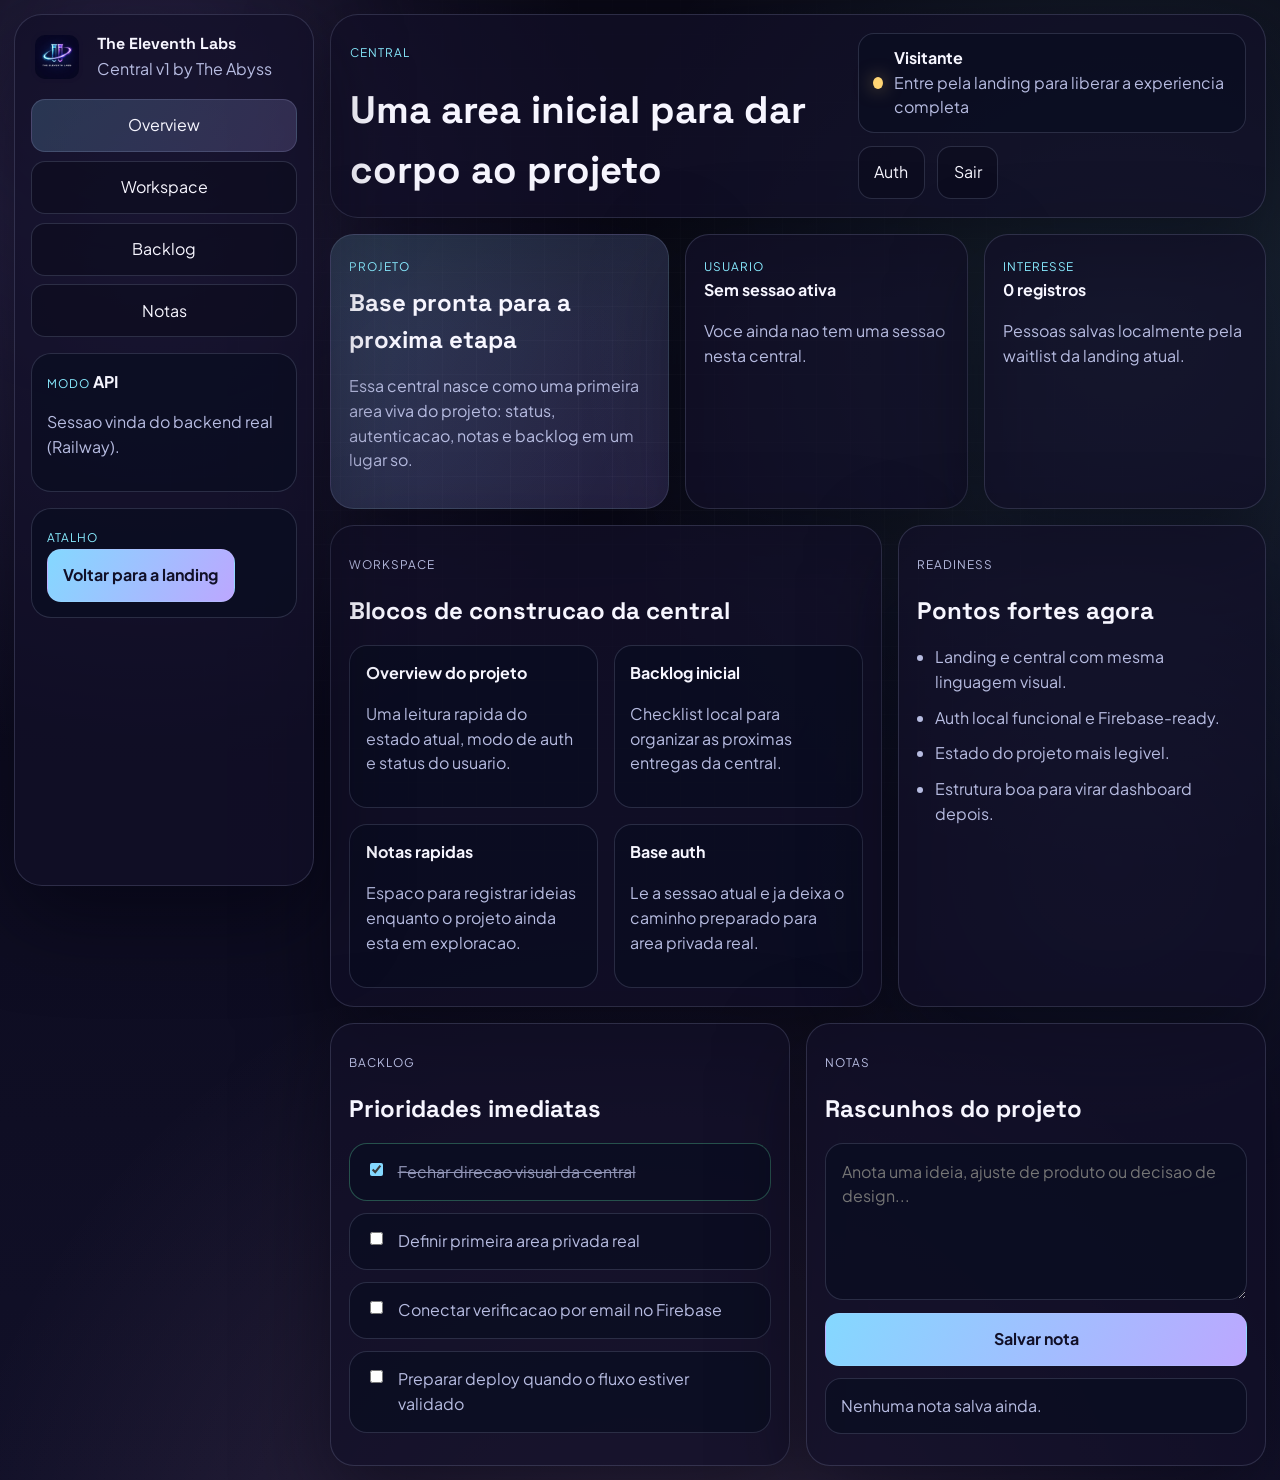
==== central.html @ c77f8ba8 "feat: initial The Eleventh Labs site with auth integration" ====
<!doctype html>
<html lang="pt-BR">
<head>
  <meta charset="utf-8" />
  <meta name="viewport" content="width=device-width, initial-scale=1" />
  <title>The Eleventh Labs Central | v1</title>
  <meta name="description" content="Central inicial da The Eleventh Labs com overview do projeto, auth, backlog e notas locais." />
  <link rel="preconnect" href="https://fonts.googleapis.com" />
  <link rel="preconnect" href="https://fonts.gstatic.com" crossorigin />
  <link href="https://fonts.googleapis.com/css2?family=Plus+Jakarta+Sans:wght@400;500;600;700;800&family=Space+Grotesk:wght@500;700&display=swap" rel="stylesheet" />
  <link rel="stylesheet" href="central.css" />
</head>
<body>
  <div class="bg-grid"></div>
  <div class="gradient-orb one"></div>
  <div class="gradient-orb two"></div>

  <div class="dashboard-shell">
    <aside class="sidebar">
      <div class="sidebar-brand">
        <img src="logo.png" alt="The Eleventh Labs logo" class="sidebar-logo" />
        <div>
          <strong>The Eleventh Labs</strong>
          <span>Central v1 by The Abyss</span>
        </div>
      </div>

      <nav class="sidebar-nav">
        <a class="sidebar-link active" href="#overview">Overview</a>
        <a class="sidebar-link" href="#workspace">Workspace</a>
        <a class="sidebar-link" href="#backlog">Backlog</a>
        <a class="sidebar-link" href="#notes">Notas</a>
      </nav>

      <div class="sidebar-panel">
        <span class="sidebar-label">Modo</span>
        <strong id="centralAuthMode">Local</strong>
        <p id="centralAuthHint">Usando sessao local para teste.</p>
      </div>

      <div class="sidebar-panel">
        <span class="sidebar-label">Atalho</span>
        <a class="sidebar-cta" href="index.html">Voltar para a landing</a>
      </div>
    </aside>

    <main class="dashboard-main">
      <header class="topbar">
        <div>
          <p class="eyebrow">Central</p>
          <h1>Uma area inicial para dar corpo ao projeto</h1>
        </div>
        <div class="topbar-actions">
          <div class="user-badge">
            <span id="userStatusDot" class="status-dot"></span>
            <div>
              <strong id="centralUserLabel">Visitante</strong>
              <span id="centralUserSub">Entre para desbloquear o fluxo completo</span>
            </div>
          </div>
          <a class="ghost-btn" href="index.html#auth">Auth</a>
          <button id="centralLogoutBtn" class="ghost-btn" type="button" disabled>Sair</button>
        </div>
      </header>

      <section class="overview-grid" id="overview">
        <article class="overview-card accent">
          <span class="card-kicker">Projeto</span>
          <h2>Base pronta para a proxima etapa</h2>
          <p>Essa central nasce como uma primeira area viva do projeto: status, autenticacao, notas e backlog em um lugar so.</p>
        </article>
        <article class="overview-card">
          <span class="card-kicker">Usuario</span>
          <strong id="centralUserEmail">Sem sessao ativa</strong>
          <p id="centralVerificationText">Entre na landing para autenticar ou continue testando no modo local.</p>
        </article>
        <article class="overview-card">
          <span class="card-kicker">Interesse</span>
          <strong id="centralWaitlistCount">0 registros</strong>
          <p>Pessoas salvas localmente pela waitlist da landing atual.</p>
        </article>
      </section>

      <section class="workspace-grid" id="workspace">
        <article class="panel panel-large">
          <div class="panel-header">
            <div>
              <p class="eyebrow">Workspace</p>
              <h2>Blocos de construcao da central</h2>
            </div>
          </div>
          <div class="module-grid">
            <article class="module-card">
              <strong>Overview do projeto</strong>
              <p>Uma leitura rapida do estado atual, modo de auth e status do usuario.</p>
            </article>
            <article class="module-card">
              <strong>Backlog inicial</strong>
              <p>Checklist local para organizar as proximas entregas da central.</p>
            </article>
            <article class="module-card">
              <strong>Notas rapidas</strong>
              <p>Espaco para registrar ideias enquanto o projeto ainda esta em exploracao.</p>
            </article>
            <article class="module-card">
              <strong>Base auth</strong>
              <p>Le a sessao atual e ja deixa o caminho preparado para area privada real.</p>
            </article>
          </div>
        </article>

        <article class="panel">
          <div class="panel-header">
            <div>
              <p class="eyebrow">Readiness</p>
              <h2>Pontos fortes agora</h2>
            </div>
          </div>
          <ul class="bullet-list">
            <li>Landing e central com mesma linguagem visual.</li>
            <li>Auth local funcional e Firebase-ready.</li>
            <li>Estado do projeto mais legivel.</li>
            <li>Estrutura boa para virar dashboard depois.</li>
          </ul>
        </article>
      </section>

      <section class="content-grid">
        <article class="panel" id="backlog">
          <div class="panel-header">
            <div>
              <p class="eyebrow">Backlog</p>
              <h2>Prioridades imediatas</h2>
            </div>
          </div>
          <div id="backlogList" class="checklist"></div>
        </article>

        <article class="panel" id="notes">
          <div class="panel-header">
            <div>
              <p class="eyebrow">Notas</p>
              <h2>Rascunhos do projeto</h2>
            </div>
          </div>
          <form id="notesForm" class="notes-form">
            <textarea id="notesInput" rows="5" placeholder="Anota uma ideia, ajuste de produto ou decisao de design..."></textarea>
            <button class="primary-btn" type="submit">Salvar nota</button>
          </form>
          <div id="notesFeedback" class="feedback-box">Nenhuma nota salva ainda.</div>
          <ul id="notesList" class="notes-list"></ul>
        </article>
      </section>
    </main>
  </div>

  <script type="module" src="central.js"></script>
</body>
</html>
---- central.css ----
:root {
  --bg-main: #090815;
  --bg-deep: #111028;
  --accent-hot: #88ebff;
  --accent-soft: #83b9ff;
  --accent-warm: #ffb9e2;
  --text-main: #f7f6ff;
  --text-soft: #b7bce1;
  --text-muted: #8f95bb;
  --glass-border: rgba(199, 210, 255, 0.16);
  --shadow-glow: 0 30px 86px rgba(2, 2, 12, 0.5);
  --success: #6effba;
  --warning: #ffd574;
}

* {
  box-sizing: border-box;
}

body {
  margin: 0;
  min-height: 100vh;
  font-family: "Plus Jakarta Sans", sans-serif;
  color: var(--text-main);
  background:
    radial-gradient(circle at 12% 18%, rgba(165, 140, 255, 0.2), transparent 30%),
    radial-gradient(circle at 88% 22%, rgba(136, 235, 255, 0.15), transparent 34%),
    radial-gradient(circle at 50% 110%, rgba(255, 185, 226, 0.14), transparent 40%),
    linear-gradient(180deg, #090815 0%, #0d0c20 52%, #111028 100%);
  line-height: 1.55;
}

button,
textarea {
  font: inherit;
}

.bg-grid {
  position: fixed;
  inset: 0;
  background-image: linear-gradient(rgba(255, 255, 255, 0.03) 1px, transparent 1px),
    linear-gradient(90deg, rgba(255, 255, 255, 0.03) 1px, transparent 1px);
  background-size: 34px 34px;
  pointer-events: none;
  z-index: -2;
  mask-image: radial-gradient(circle at center, black, transparent 78%);
}

.gradient-orb {
  position: fixed;
  width: 46vmax;
  height: 46vmax;
  border-radius: 50%;
  filter: blur(85px);
  opacity: 0.35;
  z-index: -3;
  animation: orbDrift 18s ease-in-out infinite alternate;
}

.gradient-orb.one {
  top: -18vmax;
  left: -12vmax;
  background: radial-gradient(circle, rgba(165, 140, 255, 0.34), transparent 68%);
}

.gradient-orb.two {
  bottom: -20vmax;
  right: -10vmax;
  background: radial-gradient(circle, rgba(136, 235, 255, 0.26), transparent 70%);
  animation-direction: alternate-reverse;
}

@keyframes orbDrift {
  from {
    transform: translate3d(0, 0, 0) scale(1);
  }
  to {
    transform: translate3d(2.5rem, -1rem, 0) scale(1.08);
  }
}

.dashboard-shell {
  display: grid;
  grid-template-columns: 300px minmax(0, 1fr);
  gap: 1rem;
  width: min(1380px, calc(100vw - 28px));
  margin: 14px auto;
}

.sidebar,
.panel,
.overview-card,
.topbar {
  background: rgba(18, 16, 40, 0.74);
  border: 1px solid var(--glass-border);
  box-shadow: var(--shadow-glow);
}

.sidebar {
  border-radius: 28px;
  padding: 1rem;
  position: sticky;
  top: 14px;
  height: calc(100vh - 28px);
  display: flex;
  flex-direction: column;
  gap: 1rem;
}

.sidebar-brand {
  display: flex;
  align-items: center;
  gap: 0.85rem;
}

.sidebar-logo {
  width: 52px;
  height: 52px;
  object-fit: contain;
  border-radius: 14px;
  background: rgba(20, 18, 45, 0.55);
  padding: 0.25rem;
}

.sidebar-brand strong,
.topbar h1,
.overview-card h2,
.panel h2 {
  font-family: "Space Grotesk", sans-serif;
}

.sidebar-brand strong,
.user-badge strong,
.overview-card strong,
.module-card strong,
.waitlist-stat strong {
  display: block;
}

.sidebar-brand span,
.sidebar-panel p,
.overview-card p,
.module-card p,
.panel p,
.bullet-list,
.checklist-item span,
.notes-list li,
.user-badge span {
  color: var(--text-soft);
}

.sidebar-nav {
  display: grid;
  gap: 0.55rem;
}

.sidebar-link,
.sidebar-cta,
.ghost-btn,
.primary-btn {
  display: inline-flex;
  align-items: center;
  justify-content: center;
  text-decoration: none;
  border-radius: 14px;
  padding: 0.82rem 0.95rem;
  border: 1px solid var(--glass-border);
  transition: transform 160ms ease, border-color 160ms ease, background 160ms ease;
}

.sidebar-link,
.sidebar-cta,
.ghost-btn {
  background: rgba(13, 12, 30, 0.68);
  color: var(--text-main);
}

.sidebar-link:hover,
.sidebar-cta:hover,
.ghost-btn:hover,
.primary-btn:hover {
  transform: translateY(-1px);
  border-color: rgba(131, 185, 255, 0.34);
}

.sidebar-link.active {
  background: linear-gradient(120deg, rgba(132, 216, 255, 0.18), rgba(188, 167, 255, 0.18));
}

.sidebar-panel {
  border: 1px solid var(--glass-border);
  border-radius: 20px;
  background: rgba(11, 13, 32, 0.72);
  padding: 0.95rem;
}

.sidebar-label,
.eyebrow,
.card-kicker {
  display: inline-flex;
  font-size: 0.74rem;
  text-transform: uppercase;
  letter-spacing: 0.08em;
  color: var(--accent-hot);
}

.sidebar-cta,
.primary-btn {
  background: linear-gradient(120deg, #84d8ff, #bca7ff);
  color: #111028;
  font-weight: 700;
}

.dashboard-main {
  display: grid;
  gap: 1rem;
}

.topbar {
  border-radius: 28px;
  padding: 1.1rem 1.2rem;
  display: flex;
  justify-content: space-between;
  gap: 1rem;
  align-items: center;
}

.topbar h1 {
  margin: 0.35rem 0 0;
  font-size: clamp(1.7rem, 3vw, 2.5rem);
}

.topbar-actions {
  display: flex;
  gap: 0.8rem;
  align-items: center;
  flex-wrap: wrap;
}

.user-badge {
  display: flex;
  align-items: center;
  gap: 0.7rem;
  border: 1px solid var(--glass-border);
  border-radius: 16px;
  background: rgba(11, 13, 32, 0.72);
  padding: 0.75rem 0.85rem;
}

.status-dot {
  width: 12px;
  height: 12px;
  border-radius: 50%;
  background: var(--warning);
  box-shadow: 0 0 18px rgba(255, 213, 116, 0.5);
}

.status-dot.active {
  background: var(--success);
  box-shadow: 0 0 18px rgba(110, 255, 186, 0.5);
}

.overview-grid,
.workspace-grid,
.content-grid,
.module-grid {
  display: grid;
  gap: 1rem;
}

.overview-grid {
  grid-template-columns: 1.2fr 1fr 1fr;
}

.overview-card,
.panel {
  border-radius: 24px;
  padding: 1.15rem;
}

.overview-card.accent {
  background: linear-gradient(130deg, rgba(136, 235, 255, 0.16), rgba(165, 140, 255, 0.18));
}

.workspace-grid {
  grid-template-columns: minmax(0, 1.2fr) minmax(280px, 0.8fr);
}

.panel-large {
  min-width: 0;
}

.panel-header {
  display: flex;
  justify-content: space-between;
  gap: 1rem;
  align-items: flex-start;
  margin-bottom: 1rem;
}

.panel h2,
.overview-card h2 {
  margin: 0.35rem 0 0;
}

.module-grid {
  grid-template-columns: repeat(2, minmax(0, 1fr));
}

.module-card,
.checklist-item,
.notes-list li {
  border: 1px solid var(--glass-border);
  border-radius: 18px;
  background: rgba(11, 13, 32, 0.72);
  padding: 0.95rem;
}

.bullet-list {
  margin: 0;
  padding-left: 1.1rem;
}

.bullet-list li {
  margin-bottom: 0.7rem;
}

.content-grid {
  grid-template-columns: repeat(2, minmax(0, 1fr));
}

.checklist {
  display: grid;
  gap: 0.75rem;
}

.checklist-item {
  display: flex;
  gap: 0.75rem;
  align-items: flex-start;
}

.checklist-item input {
  margin-top: 0.2rem;
  accent-color: #84d8ff;
}

.checklist-item.done {
  border-color: rgba(110, 255, 186, 0.28);
}

.checklist-item.done span {
  text-decoration: line-through;
  opacity: 0.78;
}

.notes-form {
  display: grid;
  gap: 0.8rem;
}

.notes-form textarea {
  width: 100%;
  resize: vertical;
  min-height: 140px;
  border-radius: 18px;
  border: 1px solid var(--glass-border);
  background: rgba(11, 13, 32, 0.72);
  color: var(--text-main);
  padding: 0.95rem;
}

.feedback-box {
  margin-top: 0.8rem;
  border: 1px solid var(--glass-border);
  border-radius: 16px;
  background: rgba(11, 13, 32, 0.72);
  padding: 0.9rem;
  color: var(--text-soft);
}

.feedback-box.success {
  border-color: rgba(110, 255, 186, 0.3);
  color: var(--success);
}

.notes-list {
  list-style: none;
  padding: 0;
  margin: 0.8rem 0 0;
  display: grid;
  gap: 0.7rem;
}

@media (max-width: 1100px) {
  .dashboard-shell,
  .overview-grid,
  .workspace-grid,
  .content-grid {
    grid-template-columns: 1fr;
  }

  .sidebar {
    position: static;
    height: auto;
  }
}

@media (max-width: 780px) {
  .module-grid,
  .topbar,
  .topbar-actions {
    grid-template-columns: 1fr;
  }

  .topbar,
  .topbar-actions {
    display: grid;
  }

  .sidebar-nav,
  .ghost-btn,
  .primary-btn {
    width: 100%;
  }
}
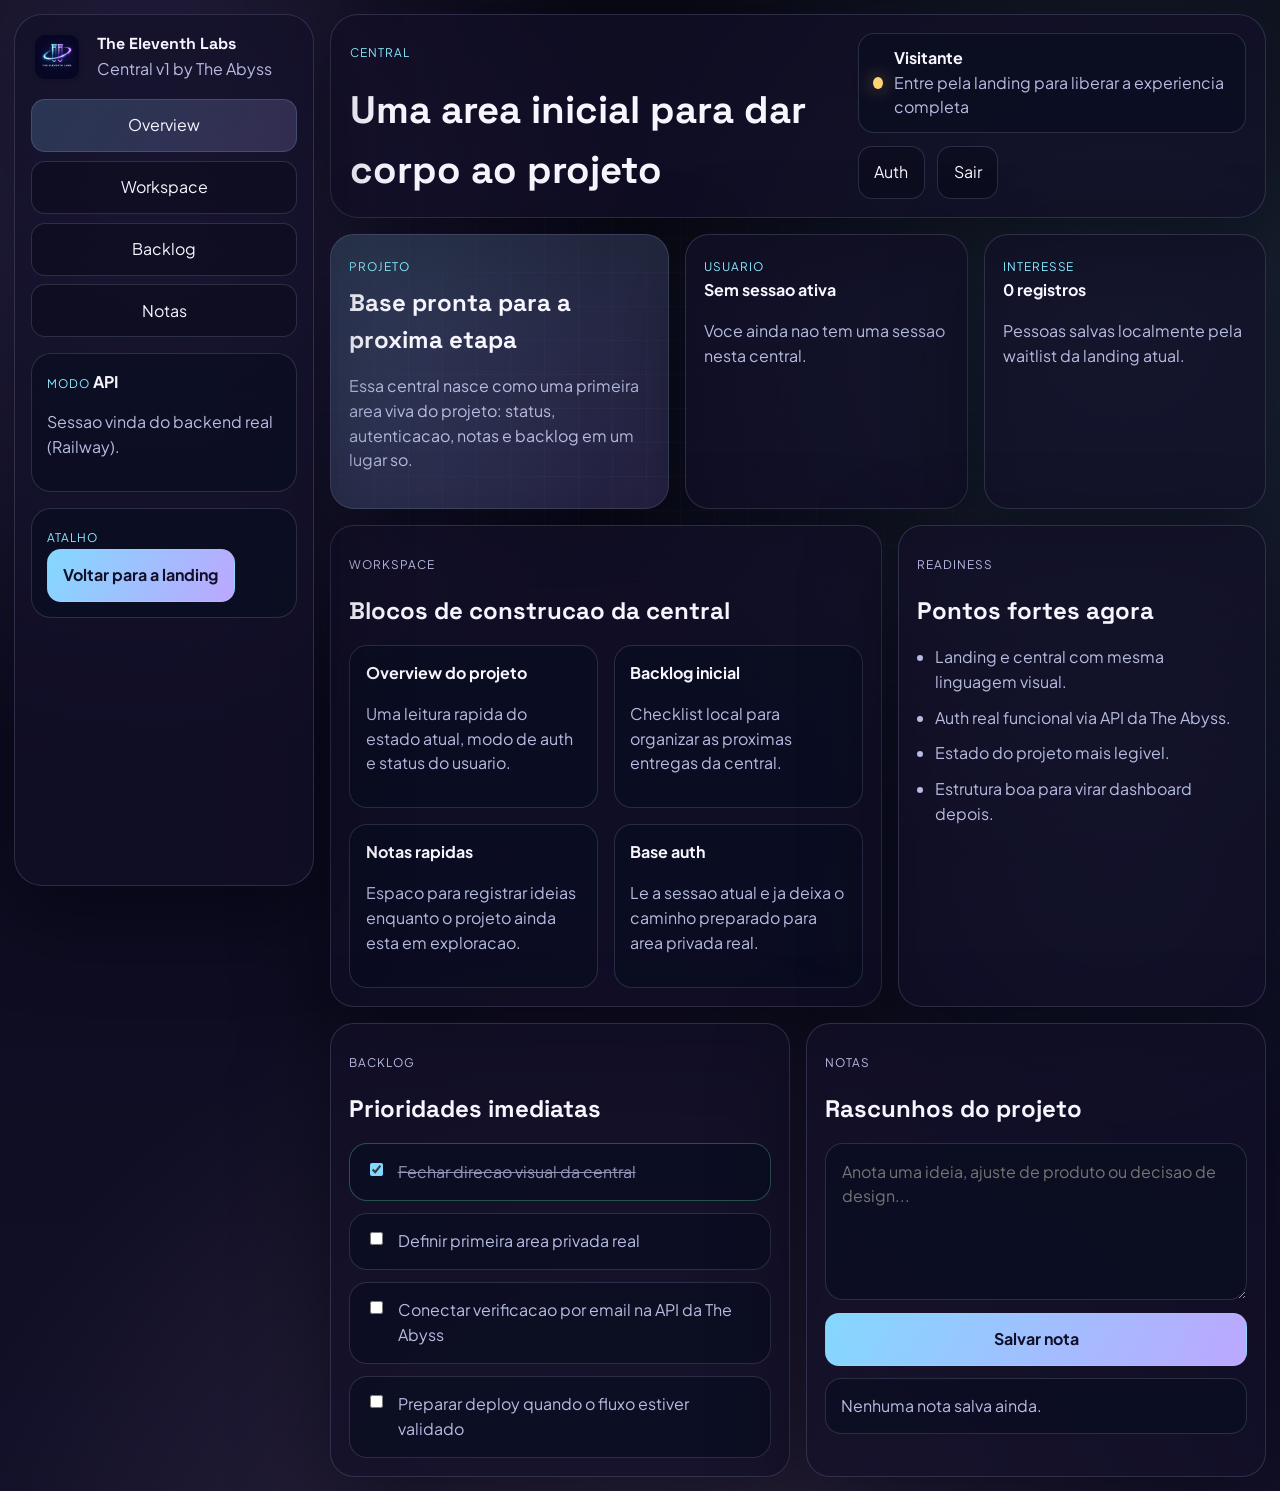
==== commit 98a39661: "feat: connect Eleventh Labs frontend to Railway auth API" ====
--- a/central.html
+++ b/central.html
@@ -72,7 +72,7 @@
         <article class="overview-card">
           <span class="card-kicker">Usuario</span>
           <strong id="centralUserEmail">Sem sessao ativa</strong>
-          <p id="centralVerificationText">Entre na landing para autenticar ou continue testando no modo local.</p>
+          <p id="centralVerificationText">Entre na landing para autenticar usando a API real da The Abyss.</p>
         </article>
         <article class="overview-card">
           <span class="card-kicker">Interesse</span>
@@ -118,7 +118,7 @@
           </div>
           <ul class="bullet-list">
             <li>Landing e central com mesma linguagem visual.</li>
-            <li>Auth local funcional e Firebase-ready.</li>
+            <li>Auth real funcional via API da The Abyss.</li>
             <li>Estado do projeto mais legivel.</li>
             <li>Estrutura boa para virar dashboard depois.</li>
           </ul>
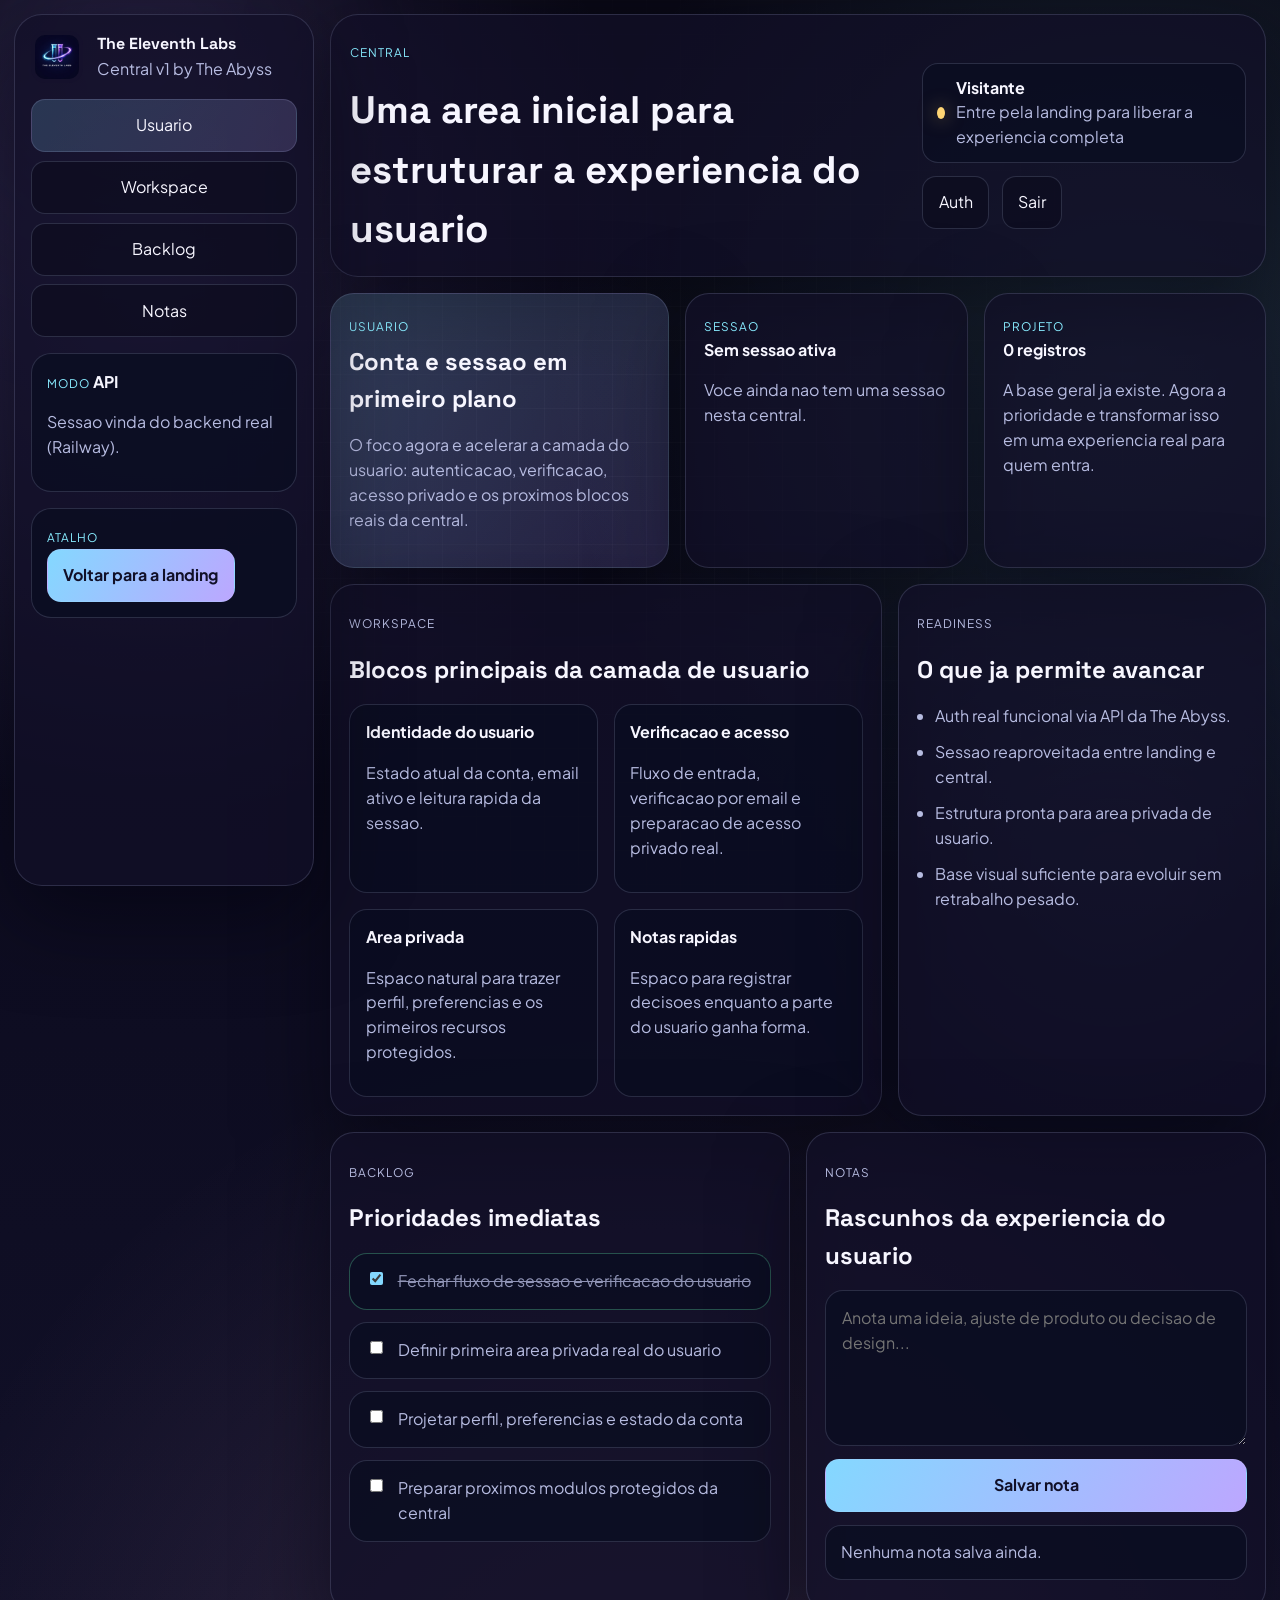
==== commit 9ca142ec: "feat: refocus central on user experience" ====
--- a/central.html
+++ b/central.html
@@ -26,7 +26,7 @@
       </div>
 
       <nav class="sidebar-nav">
-        <a class="sidebar-link active" href="#overview">Overview</a>
+        <a class="sidebar-link active" href="#overview">Usuario</a>
         <a class="sidebar-link" href="#workspace">Workspace</a>
         <a class="sidebar-link" href="#backlog">Backlog</a>
         <a class="sidebar-link" href="#notes">Notas</a>
@@ -48,7 +48,7 @@
       <header class="topbar">
         <div>
           <p class="eyebrow">Central</p>
-          <h1>Uma area inicial para dar corpo ao projeto</h1>
+          <h1>Uma area inicial para estruturar a experiencia do usuario</h1>
         </div>
         <div class="topbar-actions">
           <div class="user-badge">
@@ -65,19 +65,19 @@
 
       <section class="overview-grid" id="overview">
         <article class="overview-card accent">
-          <span class="card-kicker">Projeto</span>
-          <h2>Base pronta para a proxima etapa</h2>
-          <p>Essa central nasce como uma primeira area viva do projeto: status, autenticacao, notas e backlog em um lugar so.</p>
+          <span class="card-kicker">Usuario</span>
+          <h2>Conta e sessao em primeiro plano</h2>
+          <p>O foco agora e acelerar a camada do usuario: autenticacao, verificacao, acesso privado e os proximos blocos reais da central.</p>
         </article>
         <article class="overview-card">
-          <span class="card-kicker">Usuario</span>
+          <span class="card-kicker">Sessao</span>
           <strong id="centralUserEmail">Sem sessao ativa</strong>
           <p id="centralVerificationText">Entre na landing para autenticar usando a API real da The Abyss.</p>
         </article>
         <article class="overview-card">
-          <span class="card-kicker">Interesse</span>
+          <span class="card-kicker">Projeto</span>
           <strong id="centralWaitlistCount">0 registros</strong>
-          <p>Pessoas salvas localmente pela waitlist da landing atual.</p>
+          <p>A base geral ja existe. Agora a prioridade e transformar isso em uma experiencia real para quem entra.</p>
         </article>
       </section>
 
@@ -86,25 +86,25 @@
           <div class="panel-header">
             <div>
               <p class="eyebrow">Workspace</p>
-              <h2>Blocos de construcao da central</h2>
+              <h2>Blocos principais da camada de usuario</h2>
             </div>
           </div>
           <div class="module-grid">
             <article class="module-card">
-              <strong>Overview do projeto</strong>
-              <p>Uma leitura rapida do estado atual, modo de auth e status do usuario.</p>
+              <strong>Identidade do usuario</strong>
+              <p>Estado atual da conta, email ativo e leitura rapida da sessao.</p>
             </article>
             <article class="module-card">
-              <strong>Backlog inicial</strong>
-              <p>Checklist local para organizar as proximas entregas da central.</p>
+              <strong>Verificacao e acesso</strong>
+              <p>Fluxo de entrada, verificacao por email e preparacao de acesso privado real.</p>
+            </article>
+            <article class="module-card">
+              <strong>Area privada</strong>
+              <p>Espaco natural para trazer perfil, preferencias e os primeiros recursos protegidos.</p>
             </article>
             <article class="module-card">
               <strong>Notas rapidas</strong>
-              <p>Espaco para registrar ideias enquanto o projeto ainda esta em exploracao.</p>
-            </article>
-            <article class="module-card">
-              <strong>Base auth</strong>
-              <p>Le a sessao atual e ja deixa o caminho preparado para area privada real.</p>
+              <p>Espaco para registrar decisoes enquanto a parte do usuario ganha forma.</p>
             </article>
           </div>
         </article>
@@ -113,14 +113,14 @@
           <div class="panel-header">
             <div>
               <p class="eyebrow">Readiness</p>
-              <h2>Pontos fortes agora</h2>
+              <h2>O que ja permite avancar</h2>
             </div>
           </div>
           <ul class="bullet-list">
-            <li>Landing e central com mesma linguagem visual.</li>
             <li>Auth real funcional via API da The Abyss.</li>
-            <li>Estado do projeto mais legivel.</li>
-            <li>Estrutura boa para virar dashboard depois.</li>
+            <li>Sessao reaproveitada entre landing e central.</li>
+            <li>Estrutura pronta para area privada de usuario.</li>
+            <li>Base visual suficiente para evoluir sem retrabalho pesado.</li>
           </ul>
         </article>
       </section>
@@ -140,7 +140,7 @@
           <div class="panel-header">
             <div>
               <p class="eyebrow">Notas</p>
-              <h2>Rascunhos do projeto</h2>
+              <h2>Rascunhos da experiencia do usuario</h2>
             </div>
           </div>
           <form id="notesForm" class="notes-form">
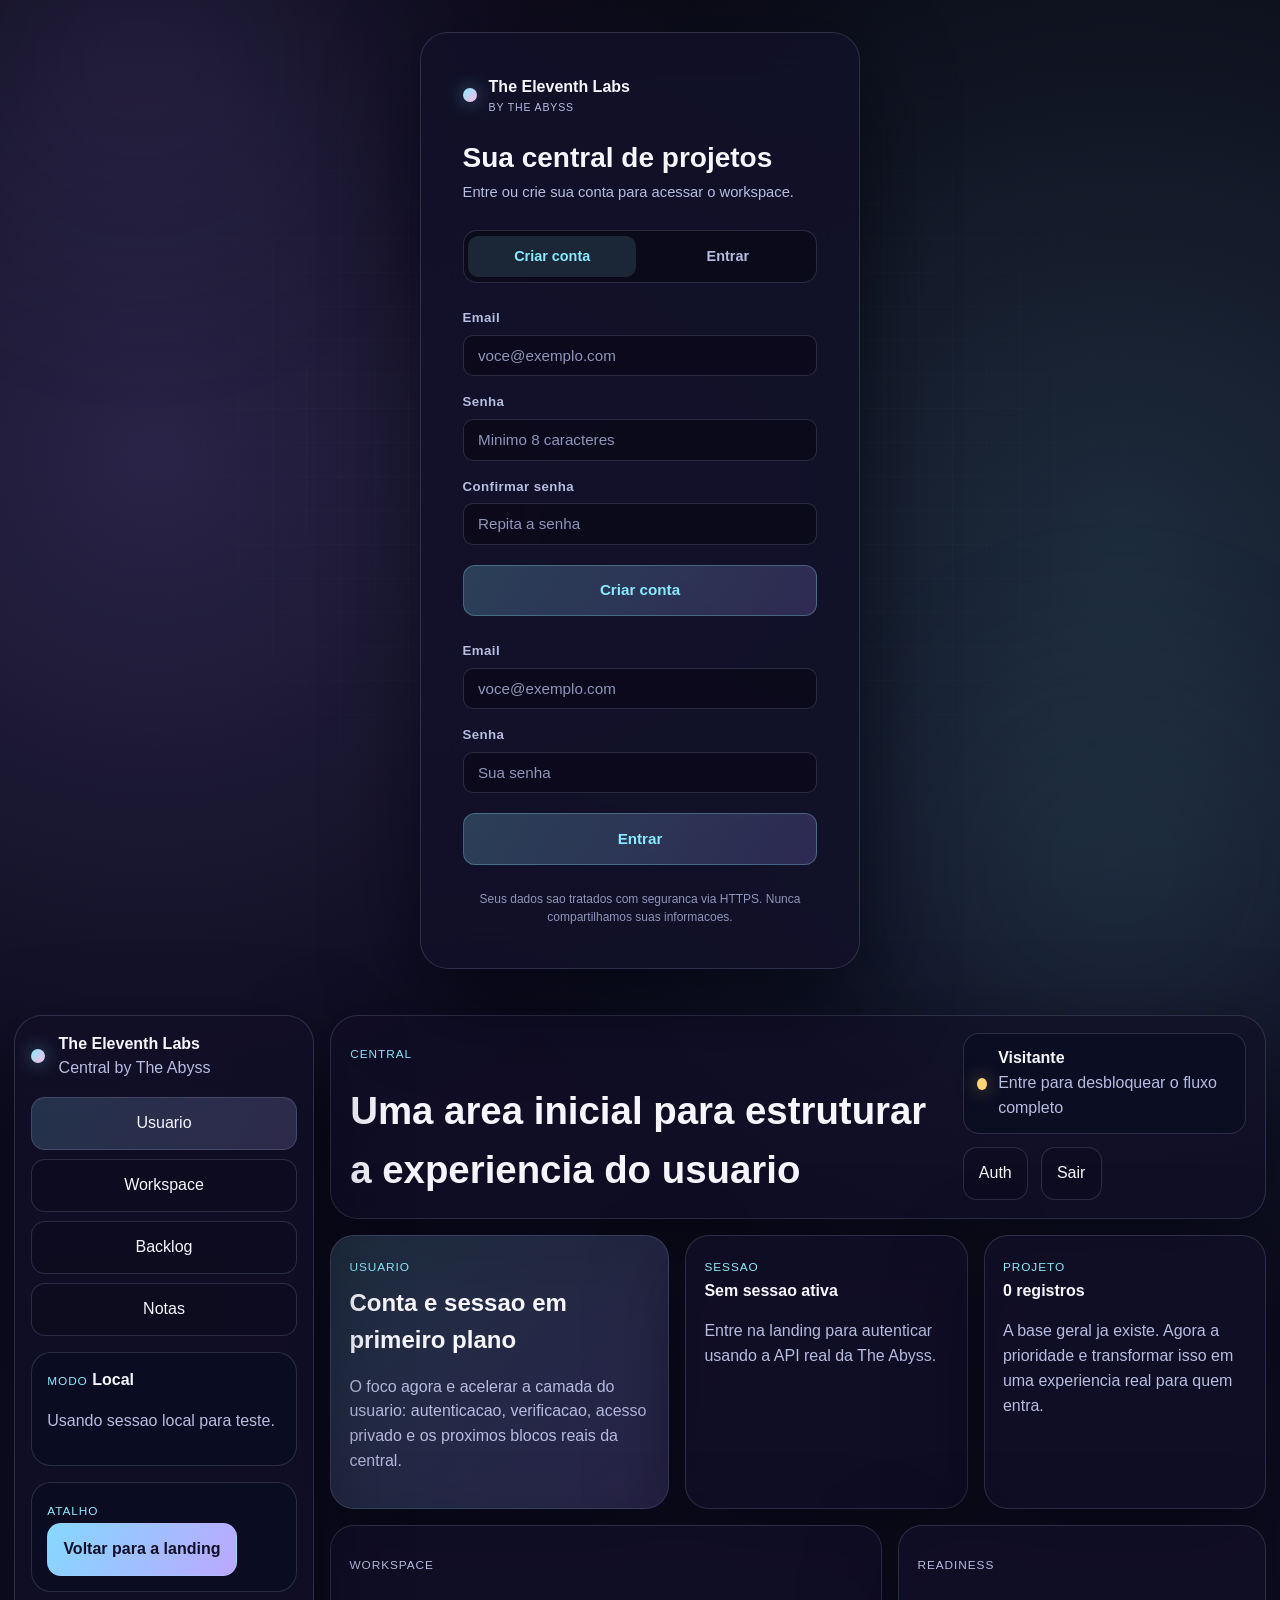
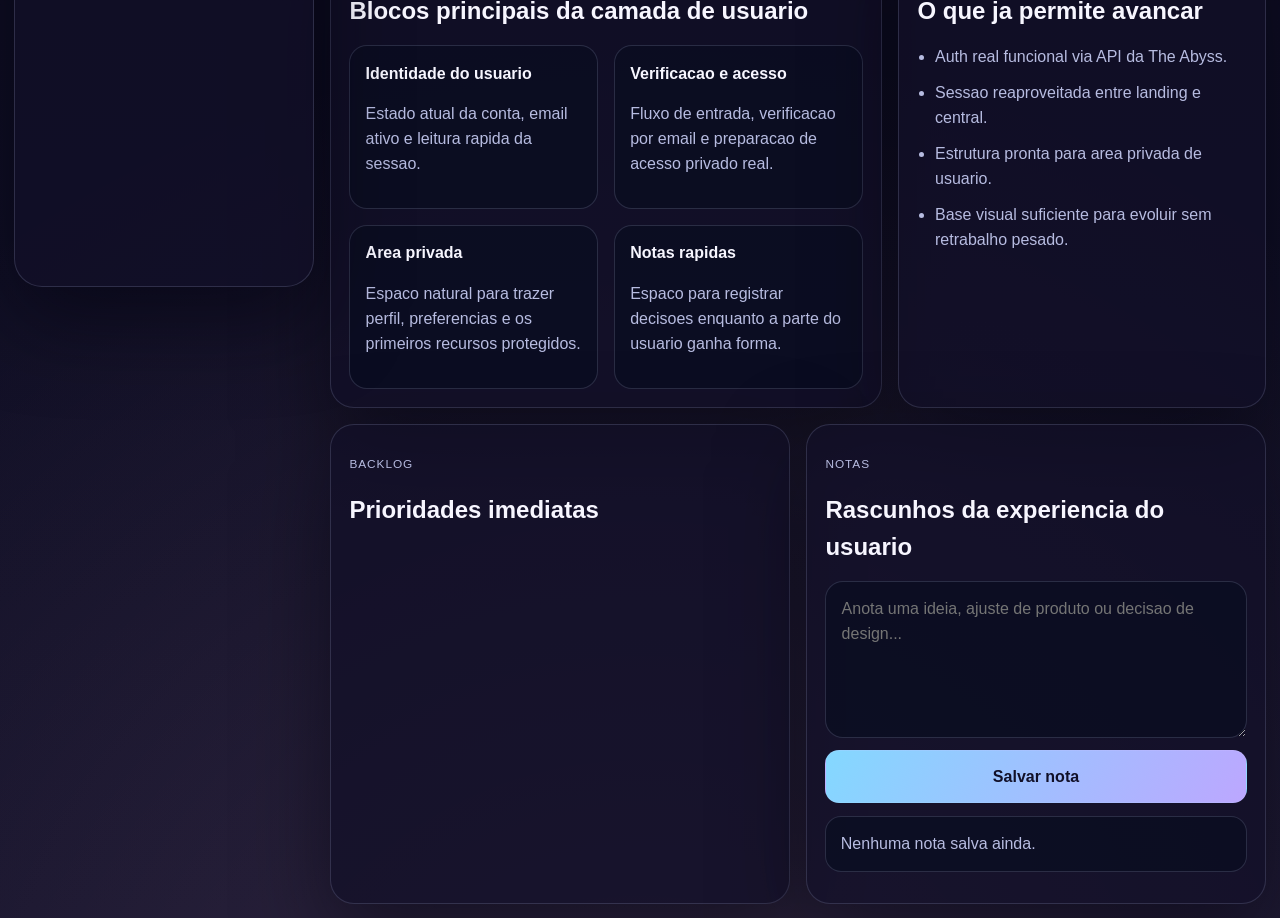
==== commit 19bff071: "feat: add secure auth gate to central (register + login, CSP, token in memory)" ====
--- a/central.html
+++ b/central.html
@@ -3,7 +3,8 @@
 <head>
   <meta charset="utf-8" />
   <meta name="viewport" content="width=device-width, initial-scale=1" />
-  <title>The Eleventh Labs Central | v1</title>
+  <meta http-equiv="Content-Security-Policy" content="default-src 'self'; script-src 'self'; style-src 'self' https://fonts.googleapis.com; font-src https://fonts.gstatic.com; connect-src https://theabyssauth.up.railway.app; img-src 'self' data:; object-src 'none'; base-uri 'self'; form-action 'none';" />
+  <title>The Eleventh Labs Central</title>
   <meta name="description" content="Central inicial da The Eleventh Labs com overview do projeto, auth, backlog e notas locais." />
   <link rel="preconnect" href="https://fonts.googleapis.com" />
   <link rel="preconnect" href="https://fonts.gstatic.com" crossorigin />
@@ -15,13 +16,70 @@
   <div class="gradient-orb one"></div>
   <div class="gradient-orb two"></div>
 
-  <div class="dashboard-shell">
+  <!-- AUTH GATE: shown when no valid session -->
+  <div id="authGate" class="auth-gate" hidden>
+    <div class="auth-gate-card">
+      <div class="auth-gate-brand">
+        <span class="brand-dot"></span>
+        <div>
+          <strong>The Eleventh Labs</strong>
+          <span>by The Abyss</span>
+        </div>
+      </div>
+
+      <div class="auth-gate-hero">
+        <h1>Sua central de projetos</h1>
+        <p>Entre ou crie sua conta para acessar o workspace.</p>
+      </div>
+
+      <div class="auth-gate-toggle">
+        <button id="gateTabRegister" class="gate-tab gate-tab-active" type="button">Criar conta</button>
+        <button id="gateTabLogin" class="gate-tab" type="button">Entrar</button>
+      </div>
+
+      <!-- REGISTER FORM -->
+      <form id="gateRegisterForm" class="auth-gate-form" novalidate>
+        <div class="gate-field">
+          <label for="gateRegEmail">Email</label>
+          <input id="gateRegEmail" type="email" autocomplete="email" required placeholder="voce@exemplo.com" />
+        </div>
+        <div class="gate-field">
+          <label for="gateRegPassword">Senha</label>
+          <input id="gateRegPassword" type="password" autocomplete="new-password" required placeholder="Minimo 8 caracteres" minlength="8" />
+        </div>
+        <div class="gate-field">
+          <label for="gateRegConfirm">Confirmar senha</label>
+          <input id="gateRegConfirm" type="password" autocomplete="new-password" required placeholder="Repita a senha" minlength="8" />
+        </div>
+        <button class="gate-submit" type="submit">Criar conta</button>
+        <p id="gateRegFeedback" class="gate-feedback" role="alert" aria-live="polite"></p>
+      </form>
+
+      <!-- LOGIN FORM -->
+      <form id="gateLoginForm" class="auth-gate-form" hidden novalidate>
+        <div class="gate-field">
+          <label for="gateLoginEmail">Email</label>
+          <input id="gateLoginEmail" type="email" autocomplete="email" required placeholder="voce@exemplo.com" />
+        </div>
+        <div class="gate-field">
+          <label for="gateLoginPassword">Senha</label>
+          <input id="gateLoginPassword" type="password" autocomplete="current-password" required placeholder="Sua senha" />
+        </div>
+        <button class="gate-submit" type="submit">Entrar</button>
+        <p id="gateLoginFeedback" class="gate-feedback" role="alert" aria-live="polite"></p>
+      </form>
+
+      <p class="auth-gate-footer">Seus dados sao tratados com seguranca via HTTPS. Nunca compartilhamos suas informacoes.</p>
+    </div>
+  </div>
+
+  <div id="dashboardShell" class="dashboard-shell" hidden>
     <aside class="sidebar">
       <div class="sidebar-brand">
-        <img src="logo.png" alt="The Eleventh Labs logo" class="sidebar-logo" />
+        <span class="brand-dot"></span>
         <div>
           <strong>The Eleventh Labs</strong>
-          <span>Central v1 by The Abyss</span>
+          <span>Central by The Abyss</span>
         </div>
       </div>
 
--- a/central.css
+++ b/central.css
@@ -113,13 +113,13 @@
   gap: 0.85rem;
 }
 
-.sidebar-logo {
-  width: 52px;
-  height: 52px;
-  object-fit: contain;
-  border-radius: 14px;
-  background: rgba(20, 18, 45, 0.55);
-  padding: 0.25rem;
+.brand-dot {
+  width: 14px;
+  height: 14px;
+  border-radius: 50%;
+  background: linear-gradient(135deg, #88ebff, #ffb9e2);
+  box-shadow: 0 0 18px rgba(136, 235, 255, 0.45);
+  flex-shrink: 0;
 }
 
 .sidebar-brand strong,
@@ -423,4 +423,196 @@
   .primary-btn {
     width: 100%;
   }
+}
+
+/* ─── Auth gate ─────────────────────────────────────────────────────────────── */
+.auth-gate {
+  display: flex;
+  align-items: center;
+  justify-content: center;
+  min-height: 100vh;
+  padding: 2rem 1rem;
+}
+
+.auth-gate-card {
+  width: min(440px, 100%);
+  background: rgba(18, 16, 40, 0.88);
+  border: 1px solid var(--glass-border);
+  border-radius: 28px;
+  padding: clamp(1.8rem, 5vw, 2.6rem);
+  box-shadow: 0 30px 86px rgba(2, 2, 12, 0.6);
+  display: flex;
+  flex-direction: column;
+  gap: 1.6rem;
+  backdrop-filter: blur(22px);
+}
+
+.auth-gate-brand {
+  display: flex;
+  align-items: center;
+  gap: 0.75rem;
+  font-family: "Space Grotesk", sans-serif;
+  font-weight: 800;
+}
+
+.auth-gate-brand strong {
+  display: block;
+  font-size: 1rem;
+  color: var(--text-main);
+}
+
+.auth-gate-brand span {
+  display: block;
+  font-size: 0.66rem;
+  letter-spacing: 0.08em;
+  text-transform: uppercase;
+  color: var(--text-soft);
+  font-weight: 400;
+}
+
+.auth-gate-hero {
+  display: flex;
+  flex-direction: column;
+  gap: 0.4rem;
+}
+
+.auth-gate-hero h1 {
+  font-family: "Space Grotesk", sans-serif;
+  font-size: clamp(1.4rem, 4vw, 1.75rem);
+  font-weight: 700;
+  margin: 0;
+  line-height: 1.2;
+}
+
+.auth-gate-hero p {
+  margin: 0;
+  color: var(--text-soft);
+  font-size: 0.92rem;
+}
+
+.auth-gate-toggle {
+  display: flex;
+  gap: 0.5rem;
+  padding: 0.3rem;
+  background: rgba(10, 9, 24, 0.7);
+  border: 1px solid var(--glass-border);
+  border-radius: 14px;
+}
+
+.gate-tab {
+  flex: 1;
+  border: none;
+  border-radius: 10px;
+  background: transparent;
+  color: var(--text-soft);
+  font-size: 0.9rem;
+  font-weight: 600;
+  padding: 0.6rem 0.8rem;
+  cursor: pointer;
+  transition: background 180ms ease, color 180ms ease;
+}
+
+.gate-tab:hover {
+  color: var(--text-main);
+}
+
+.gate-tab-active {
+  background: rgba(136, 235, 255, 0.12);
+  color: #88ebff;
+}
+
+.auth-gate-form {
+  display: flex;
+  flex-direction: column;
+  gap: 1rem;
+}
+
+.gate-field {
+  display: flex;
+  flex-direction: column;
+  gap: 0.38rem;
+}
+
+.gate-field label {
+  font-size: 0.83rem;
+  font-weight: 600;
+  color: var(--text-soft);
+  letter-spacing: 0.03em;
+}
+
+.gate-field input {
+  background: rgba(10, 9, 24, 0.72);
+  border: 1px solid var(--glass-border);
+  border-radius: 10px;
+  color: var(--text-main);
+  padding: 0.7rem 0.9rem;
+  font-size: 0.95rem;
+  outline: none;
+  transition: border-color 180ms ease, box-shadow 180ms ease;
+}
+
+.gate-field input:focus {
+  border-color: rgba(136, 235, 255, 0.45);
+  box-shadow: 0 0 0 3px rgba(136, 235, 255, 0.08);
+}
+
+.gate-field input::placeholder {
+  color: var(--text-muted);
+}
+
+.gate-submit {
+  margin-top: 0.25rem;
+  padding: 0.8rem 1rem;
+  border: none;
+  border-radius: 12px;
+  background: linear-gradient(120deg, rgba(136, 235, 255, 0.22), rgba(165, 140, 255, 0.2));
+  border: 1px solid rgba(136, 235, 255, 0.28);
+  color: #88ebff;
+  font-size: 0.95rem;
+  font-weight: 700;
+  cursor: pointer;
+  transition: opacity 180ms ease, transform 180ms ease;
+}
+
+.gate-submit:hover:not(:disabled) {
+  opacity: 0.88;
+  transform: translateY(-1px);
+}
+
+.gate-submit:disabled {
+  opacity: 0.45;
+  cursor: not-allowed;
+}
+
+.gate-feedback {
+  min-height: 1.2em;
+  font-size: 0.83rem;
+  margin: 0;
+  padding: 0.5rem 0.75rem;
+  border-radius: 8px;
+  color: var(--text-soft);
+}
+
+.gate-feedback:empty {
+  display: none;
+}
+
+.gate-feedback-error {
+  background: rgba(255, 146, 146, 0.1);
+  border: 1px solid rgba(255, 146, 146, 0.22);
+  color: #ff9292;
+}
+
+.gate-feedback-success {
+  background: rgba(110, 255, 186, 0.08);
+  border: 1px solid rgba(110, 255, 186, 0.2);
+  color: #6effba;
+}
+
+.auth-gate-footer {
+  margin: 0;
+  font-size: 0.75rem;
+  color: var(--text-muted);
+  text-align: center;
+  line-height: 1.5;
 }
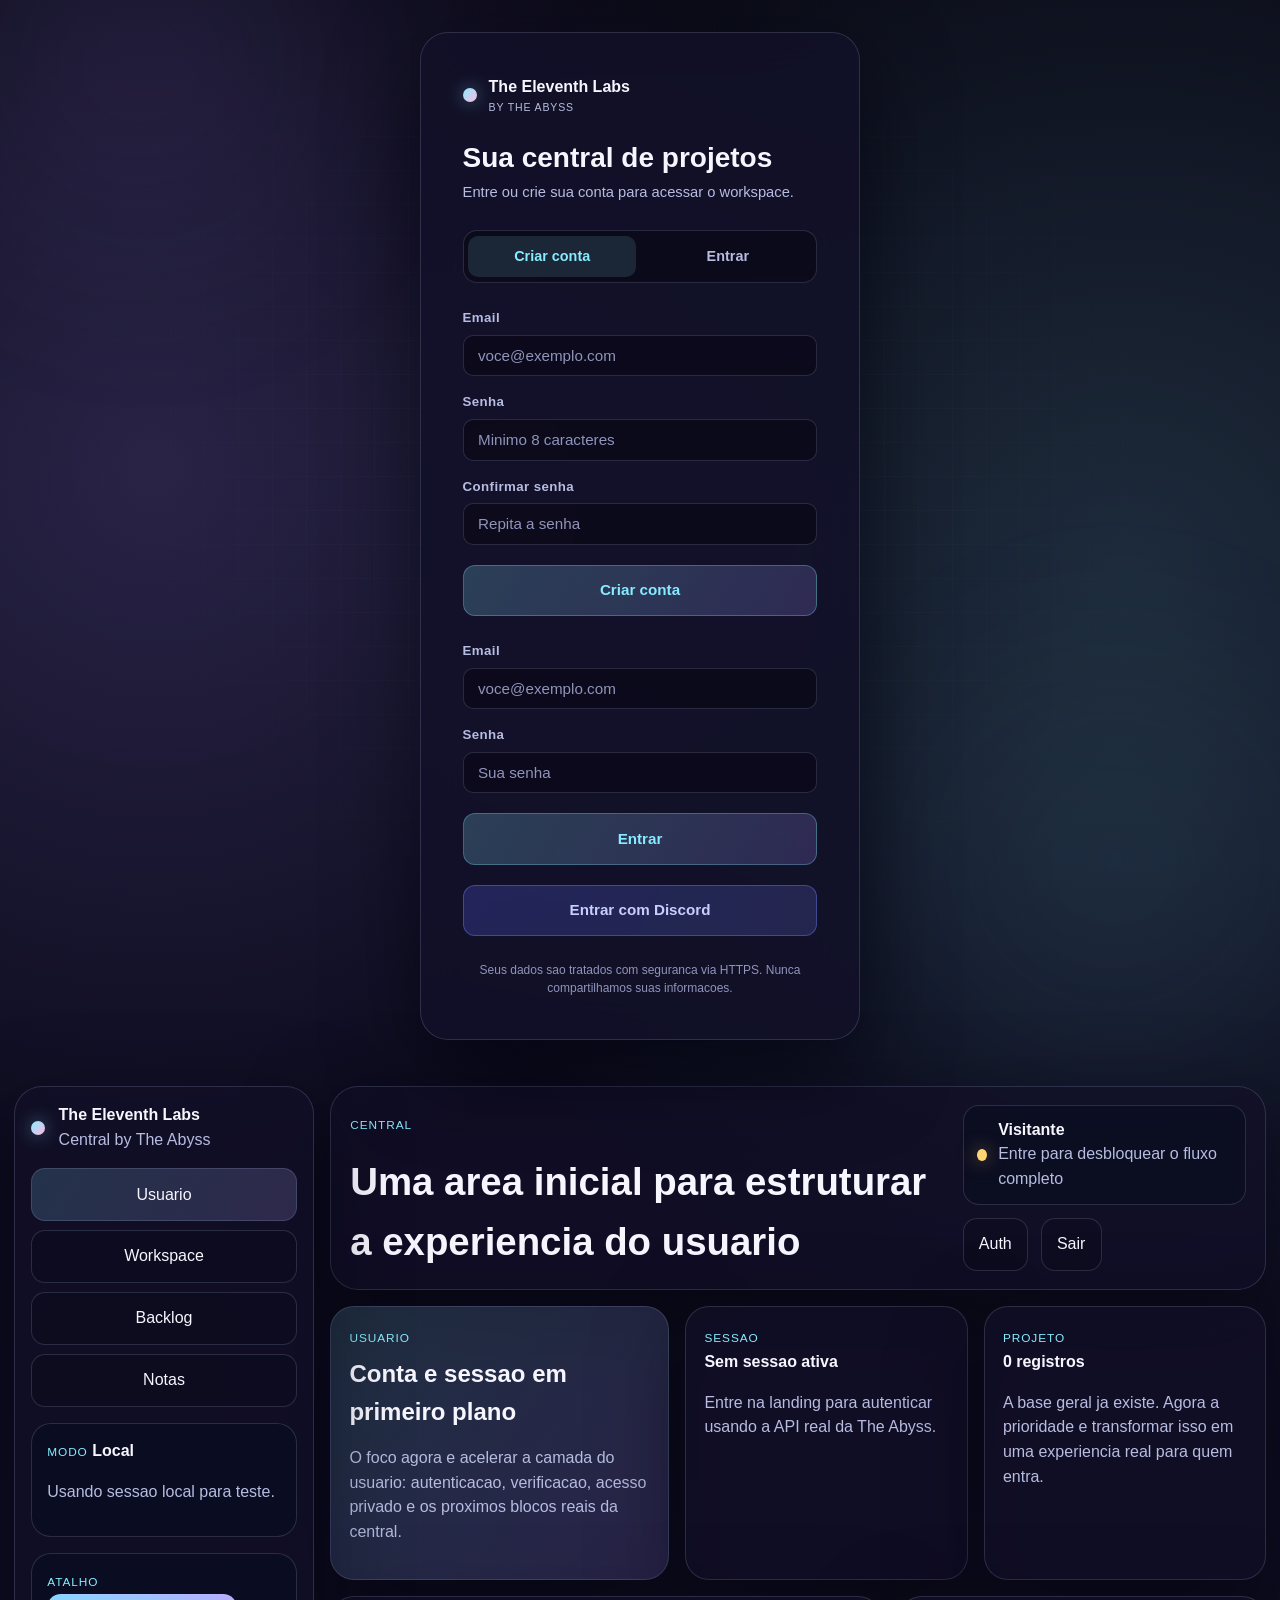
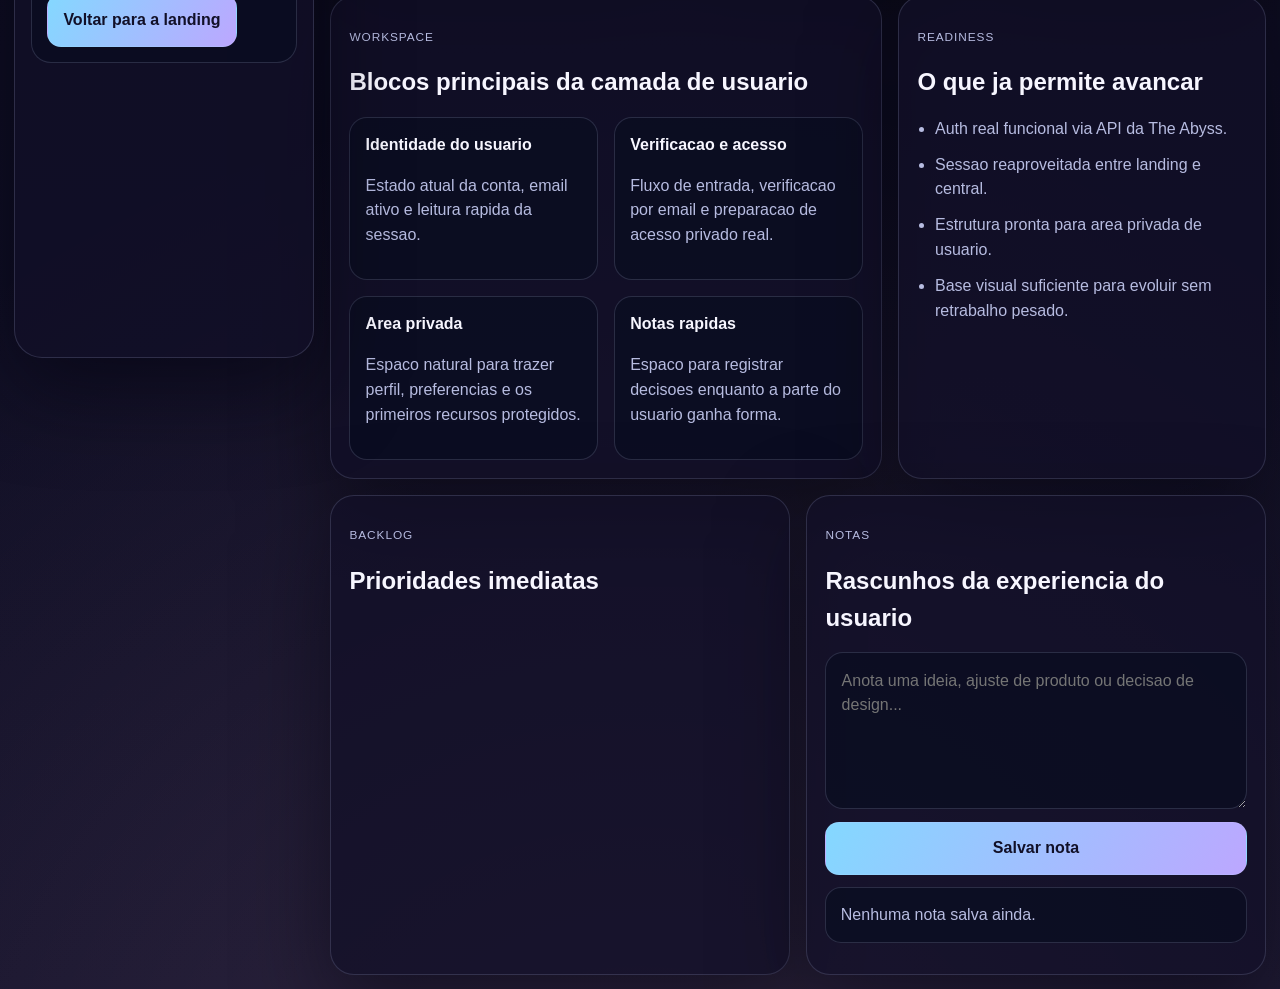
==== commit e9423f27: "feat: Discord OAuth login integration (botão, callback, token hash)" ====
--- a/central.html
+++ b/central.html
@@ -66,6 +66,7 @@
           <input id="gateLoginPassword" type="password" autocomplete="current-password" required placeholder="Sua senha" />
         </div>
         <button class="gate-submit" type="submit">Entrar</button>
+        <button id="gateDiscordBtn" class="gate-submit gate-submit-discord" type="button">Entrar com Discord</button>
         <p id="gateLoginFeedback" class="gate-feedback" role="alert" aria-live="polite"></p>
       </form>
 
--- a/central.css
+++ b/central.css
@@ -584,6 +584,12 @@
   cursor: not-allowed;
 }
 
+.gate-submit-discord {
+  background: linear-gradient(120deg, rgba(88, 101, 242, 0.25), rgba(124, 137, 255, 0.18));
+  border-color: rgba(124, 137, 255, 0.36);
+  color: #c8ceff;
+}
+
 .gate-feedback {
   min-height: 1.2em;
   font-size: 0.83rem;
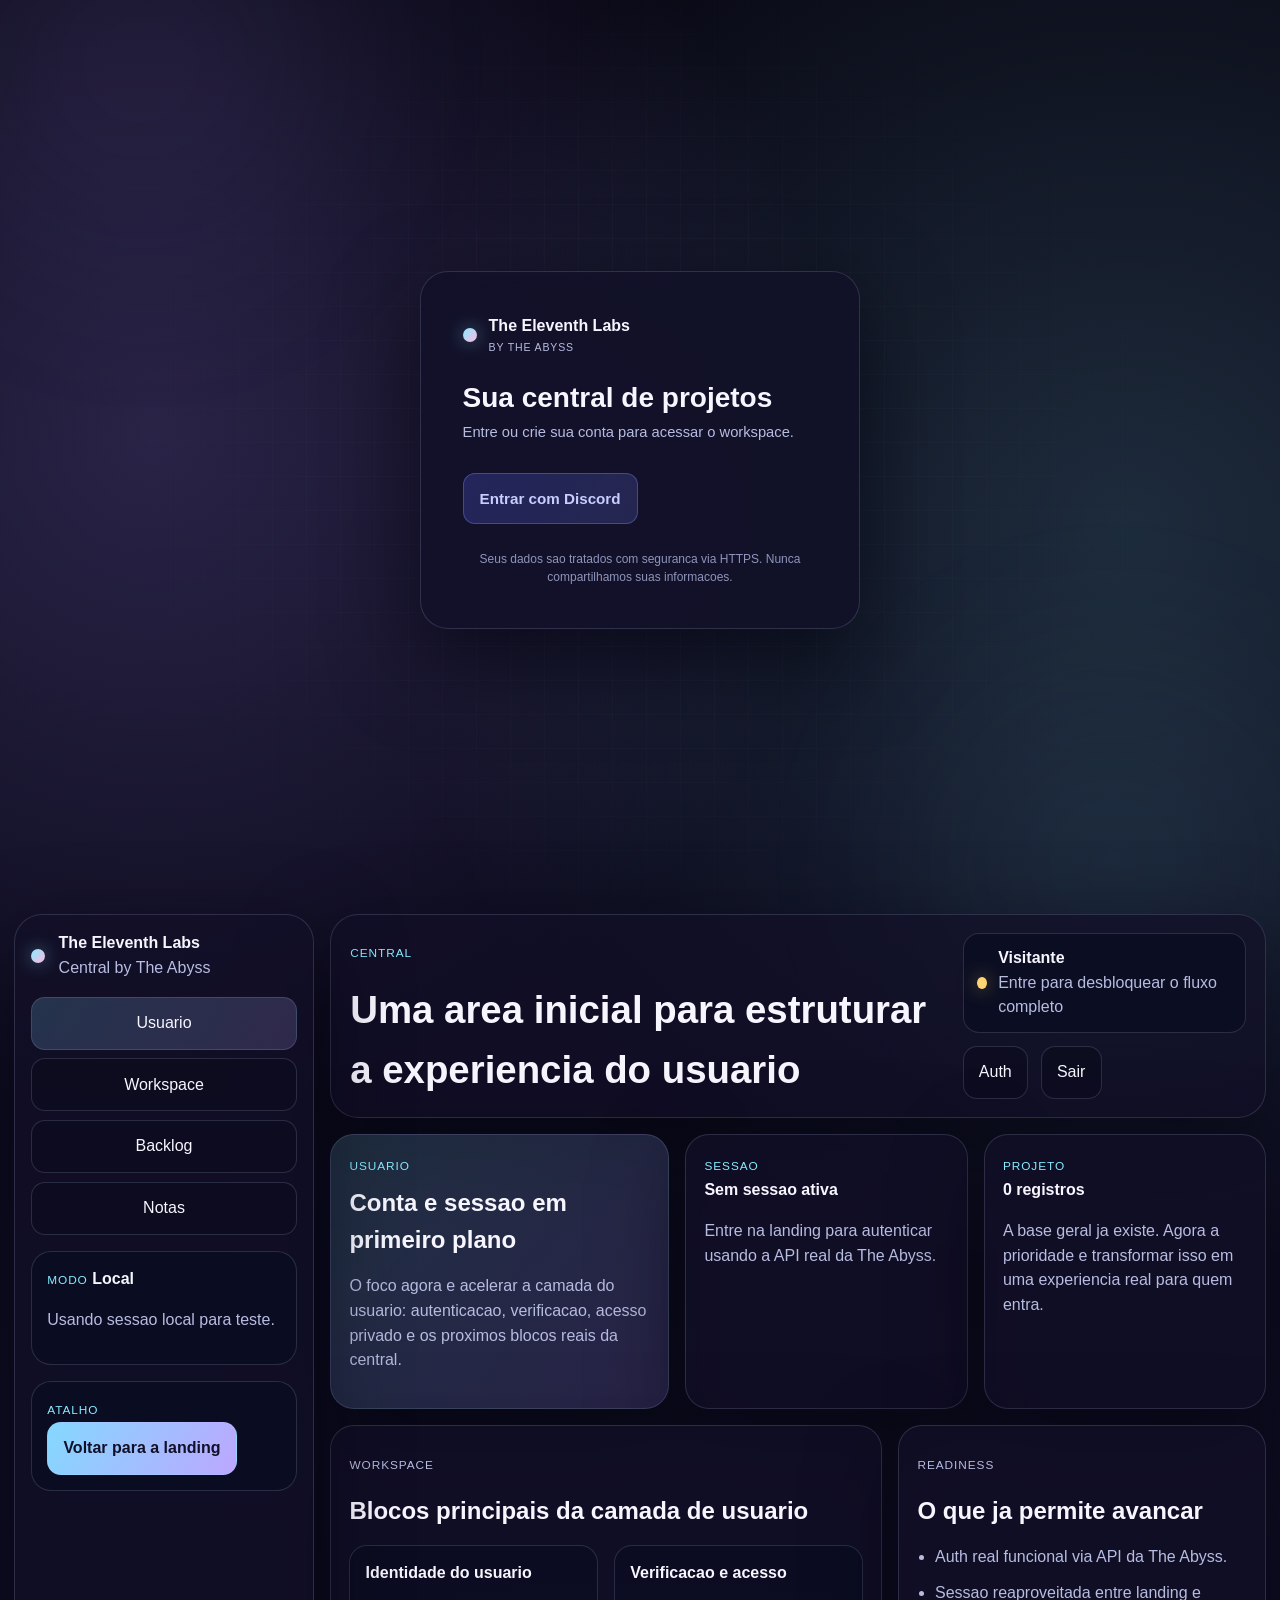
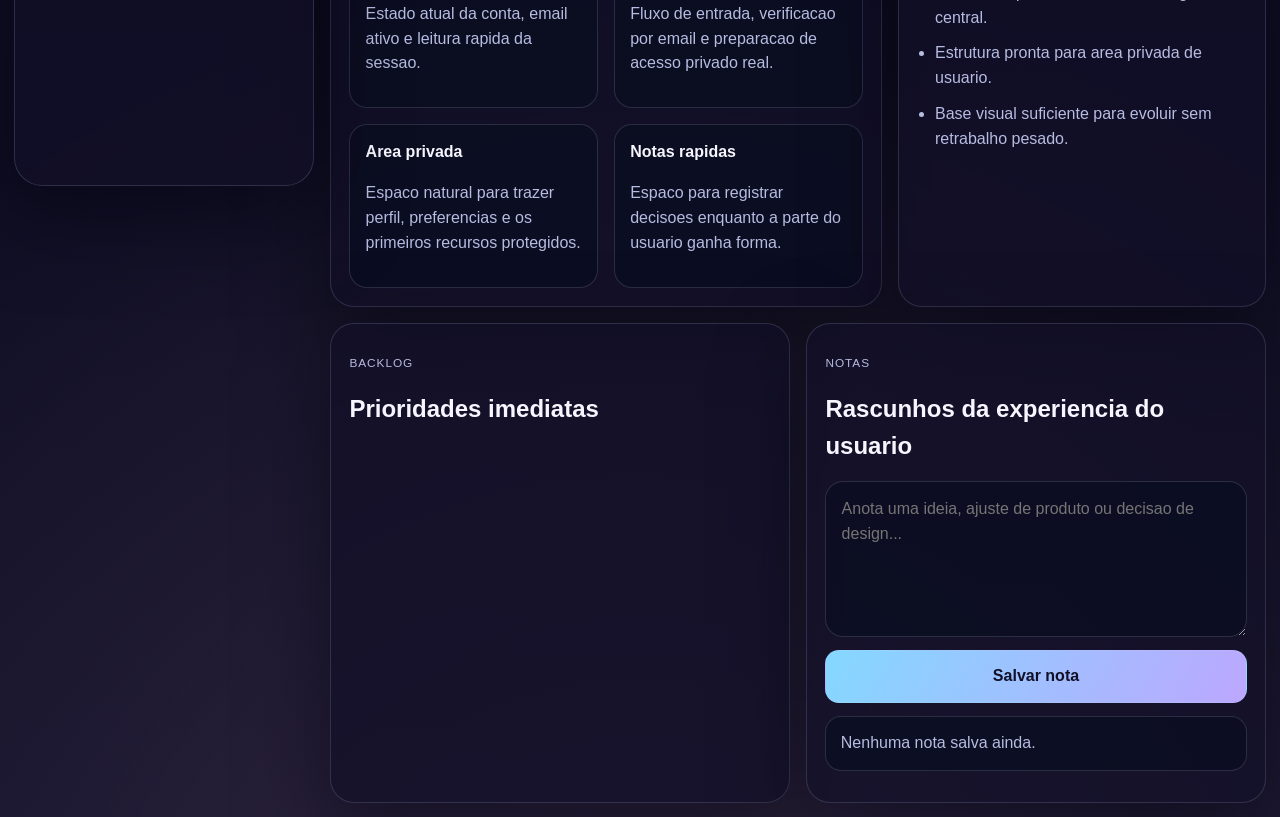
==== commit b31d14e6: "fix: autenticação apenas via Discord, removido login/cadastro por email" ====
--- a/central.html
+++ b/central.html
@@ -32,43 +32,13 @@
         <p>Entre ou crie sua conta para acessar o workspace.</p>
       </div>
 
-      <div class="auth-gate-toggle">
-        <button id="gateTabRegister" class="gate-tab gate-tab-active" type="button">Criar conta</button>
-        <button id="gateTabLogin" class="gate-tab" type="button">Entrar</button>
+
+      <div style="display: flex; flex-direction: column; align-items: center; gap: 1.5rem; margin: 2.5rem 0;">
+        <button id="gateDiscordBtn" class="gate-submit gate-submit-discord" type="button" style="font-size:1.1rem;min-width:220px;">
+          Entrar com Discord
+        </button>
+        <p id="gateLoginFeedback" class="gate-feedback" role="alert" aria-live="polite"></p>
       </div>
-
-      <!-- REGISTER FORM -->
-      <form id="gateRegisterForm" class="auth-gate-form" novalidate>
-        <div class="gate-field">
-          <label for="gateRegEmail">Email</label>
-          <input id="gateRegEmail" type="email" autocomplete="email" required placeholder="voce@exemplo.com" />
-        </div>
-        <div class="gate-field">
-          <label for="gateRegPassword">Senha</label>
-          <input id="gateRegPassword" type="password" autocomplete="new-password" required placeholder="Minimo 8 caracteres" minlength="8" />
-        </div>
-        <div class="gate-field">
-          <label for="gateRegConfirm">Confirmar senha</label>
-          <input id="gateRegConfirm" type="password" autocomplete="new-password" required placeholder="Repita a senha" minlength="8" />
-        </div>
-        <button class="gate-submit" type="submit">Criar conta</button>
-        <p id="gateRegFeedback" class="gate-feedback" role="alert" aria-live="polite"></p>
-      </form>
-
-      <!-- LOGIN FORM -->
-      <form id="gateLoginForm" class="auth-gate-form" hidden novalidate>
-        <div class="gate-field">
-          <label for="gateLoginEmail">Email</label>
-          <input id="gateLoginEmail" type="email" autocomplete="email" required placeholder="voce@exemplo.com" />
-        </div>
-        <div class="gate-field">
-          <label for="gateLoginPassword">Senha</label>
-          <input id="gateLoginPassword" type="password" autocomplete="current-password" required placeholder="Sua senha" />
-        </div>
-        <button class="gate-submit" type="submit">Entrar</button>
-        <button id="gateDiscordBtn" class="gate-submit gate-submit-discord" type="button">Entrar com Discord</button>
-        <p id="gateLoginFeedback" class="gate-feedback" role="alert" aria-live="polite"></p>
-      </form>
 
       <p class="auth-gate-footer">Seus dados sao tratados com seguranca via HTTPS. Nunca compartilhamos suas informacoes.</p>
     </div>
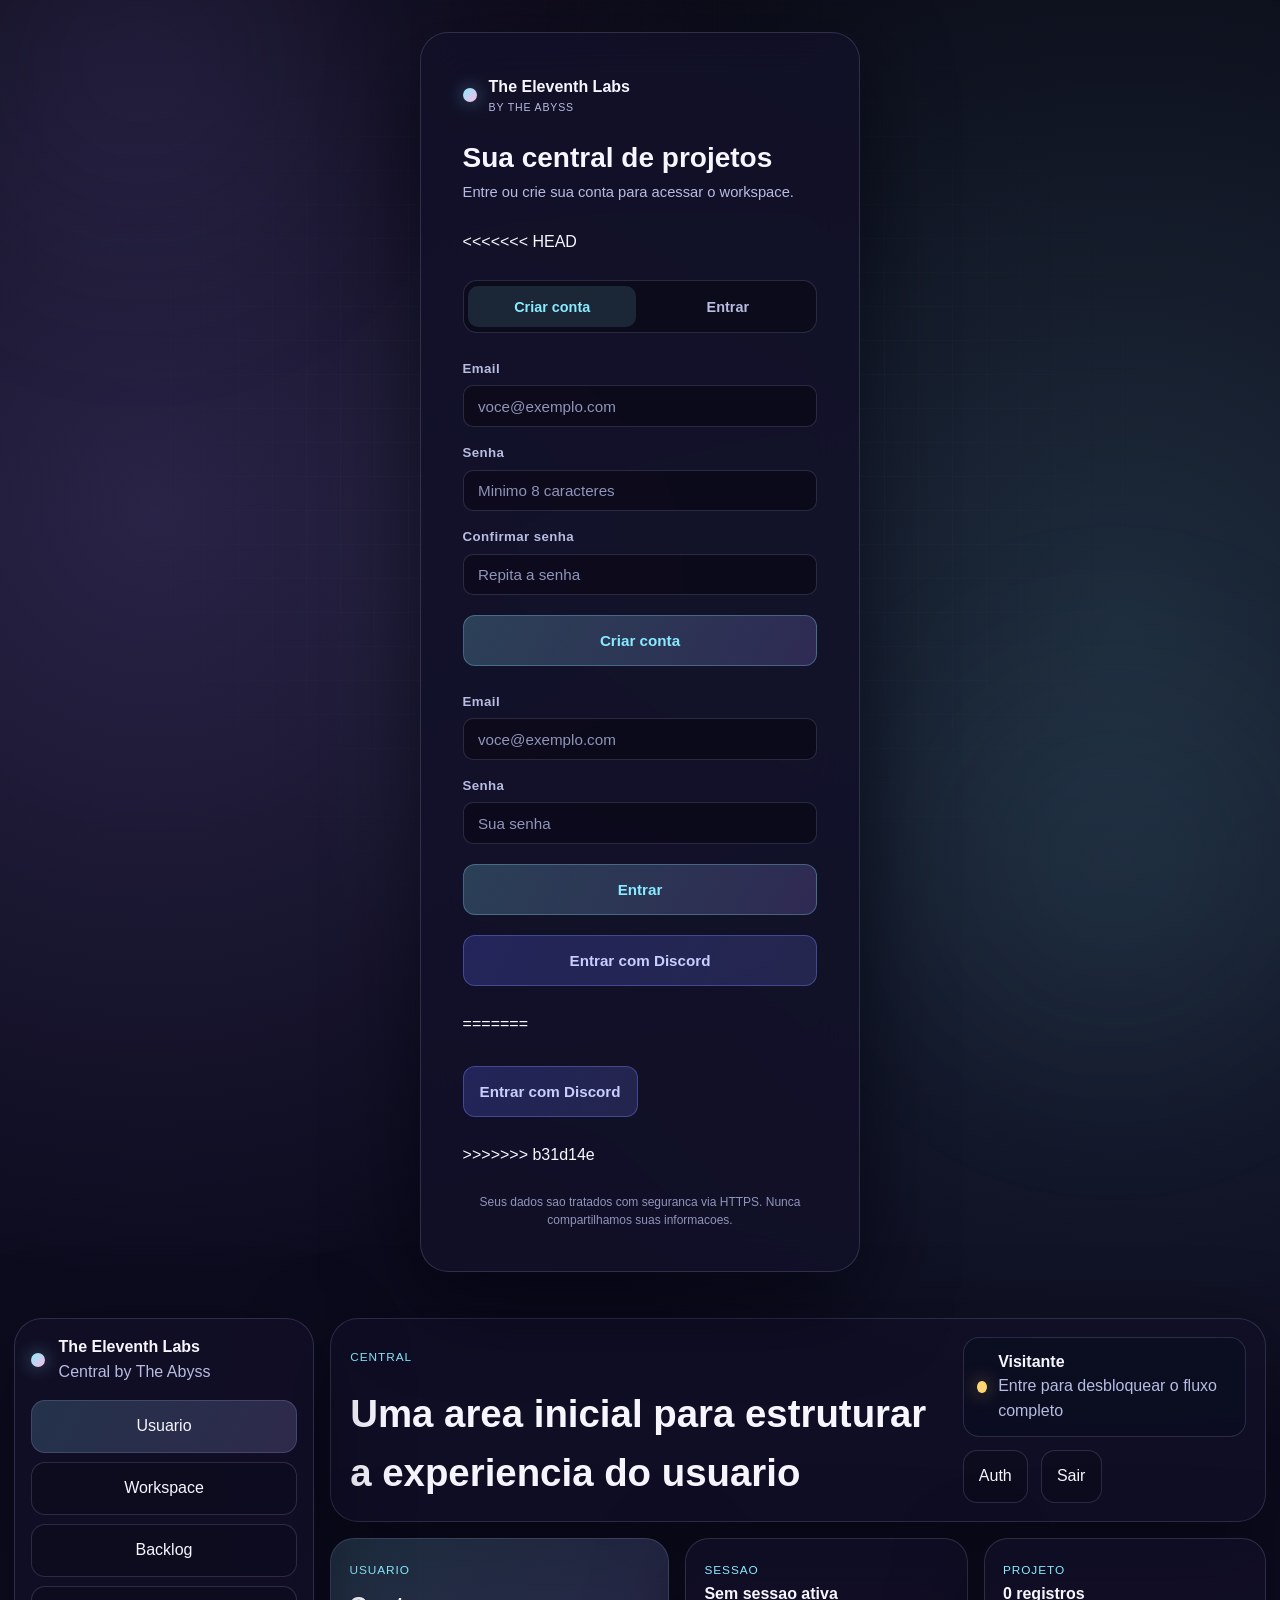
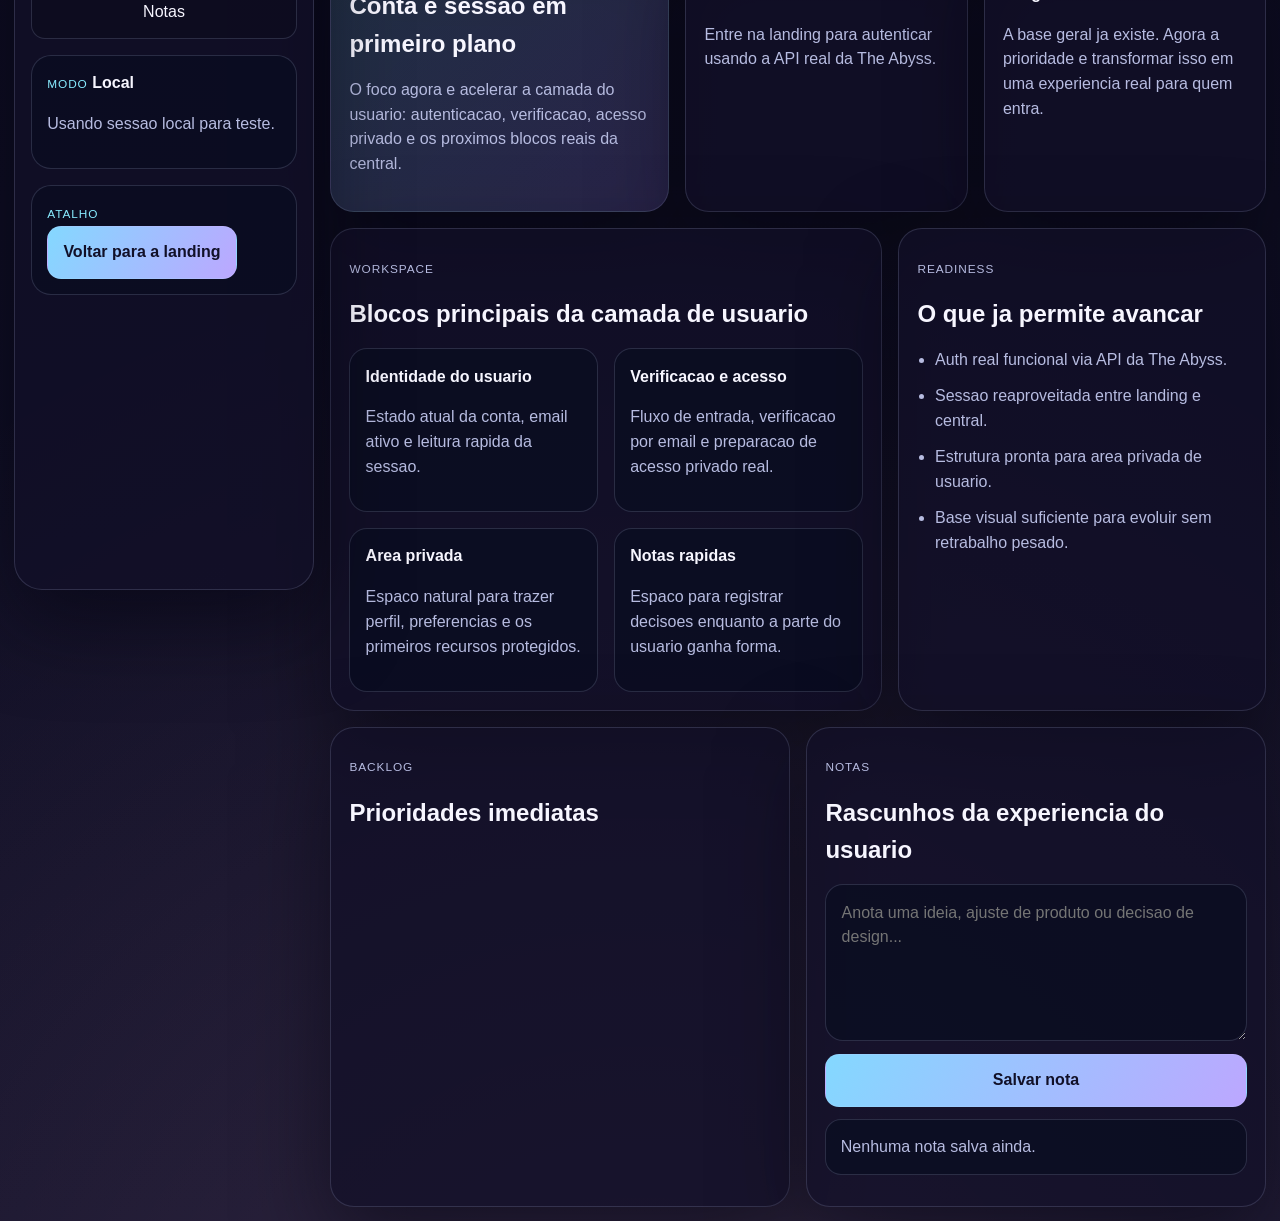
==== commit a6725351: "fix: remover conflitos e duplicatas, login apenas via Discord" ====
--- a/central.html
+++ b/central.html
@@ -32,6 +32,45 @@
         <p>Entre ou crie sua conta para acessar o workspace.</p>
       </div>
 
+<<<<<<< HEAD
+      <div class="auth-gate-toggle">
+        <button id="gateTabRegister" class="gate-tab gate-tab-active" type="button">Criar conta</button>
+        <button id="gateTabLogin" class="gate-tab" type="button">Entrar</button>
+      </div>
+
+      <!-- REGISTER FORM -->
+      <form id="gateRegisterForm" class="auth-gate-form" novalidate>
+        <div class="gate-field">
+          <label for="gateRegEmail">Email</label>
+          <input id="gateRegEmail" type="email" autocomplete="email" required placeholder="voce@exemplo.com" />
+        </div>
+        <div class="gate-field">
+          <label for="gateRegPassword">Senha</label>
+          <input id="gateRegPassword" type="password" autocomplete="new-password" required placeholder="Minimo 8 caracteres" minlength="8" />
+        </div>
+        <div class="gate-field">
+          <label for="gateRegConfirm">Confirmar senha</label>
+          <input id="gateRegConfirm" type="password" autocomplete="new-password" required placeholder="Repita a senha" minlength="8" />
+        </div>
+        <button class="gate-submit" type="submit">Criar conta</button>
+        <p id="gateRegFeedback" class="gate-feedback" role="alert" aria-live="polite"></p>
+      </form>
+
+      <!-- LOGIN FORM -->
+      <form id="gateLoginForm" class="auth-gate-form" hidden novalidate>
+        <div class="gate-field">
+          <label for="gateLoginEmail">Email</label>
+          <input id="gateLoginEmail" type="email" autocomplete="email" required placeholder="voce@exemplo.com" />
+        </div>
+        <div class="gate-field">
+          <label for="gateLoginPassword">Senha</label>
+          <input id="gateLoginPassword" type="password" autocomplete="current-password" required placeholder="Sua senha" />
+        </div>
+        <button class="gate-submit" type="submit">Entrar</button>
+        <button id="gateDiscordBtn" class="gate-submit gate-submit-discord" type="button">Entrar com Discord</button>
+        <p id="gateLoginFeedback" class="gate-feedback" role="alert" aria-live="polite"></p>
+      </form>
+=======
 
       <div style="display: flex; flex-direction: column; align-items: center; gap: 1.5rem; margin: 2.5rem 0;">
         <button id="gateDiscordBtn" class="gate-submit gate-submit-discord" type="button" style="font-size:1.1rem;min-width:220px;">
@@ -39,6 +78,7 @@
         </button>
         <p id="gateLoginFeedback" class="gate-feedback" role="alert" aria-live="polite"></p>
       </div>
+>>>>>>> b31d14e
 
       <p class="auth-gate-footer">Seus dados sao tratados com seguranca via HTTPS. Nunca compartilhamos suas informacoes.</p>
     </div>
